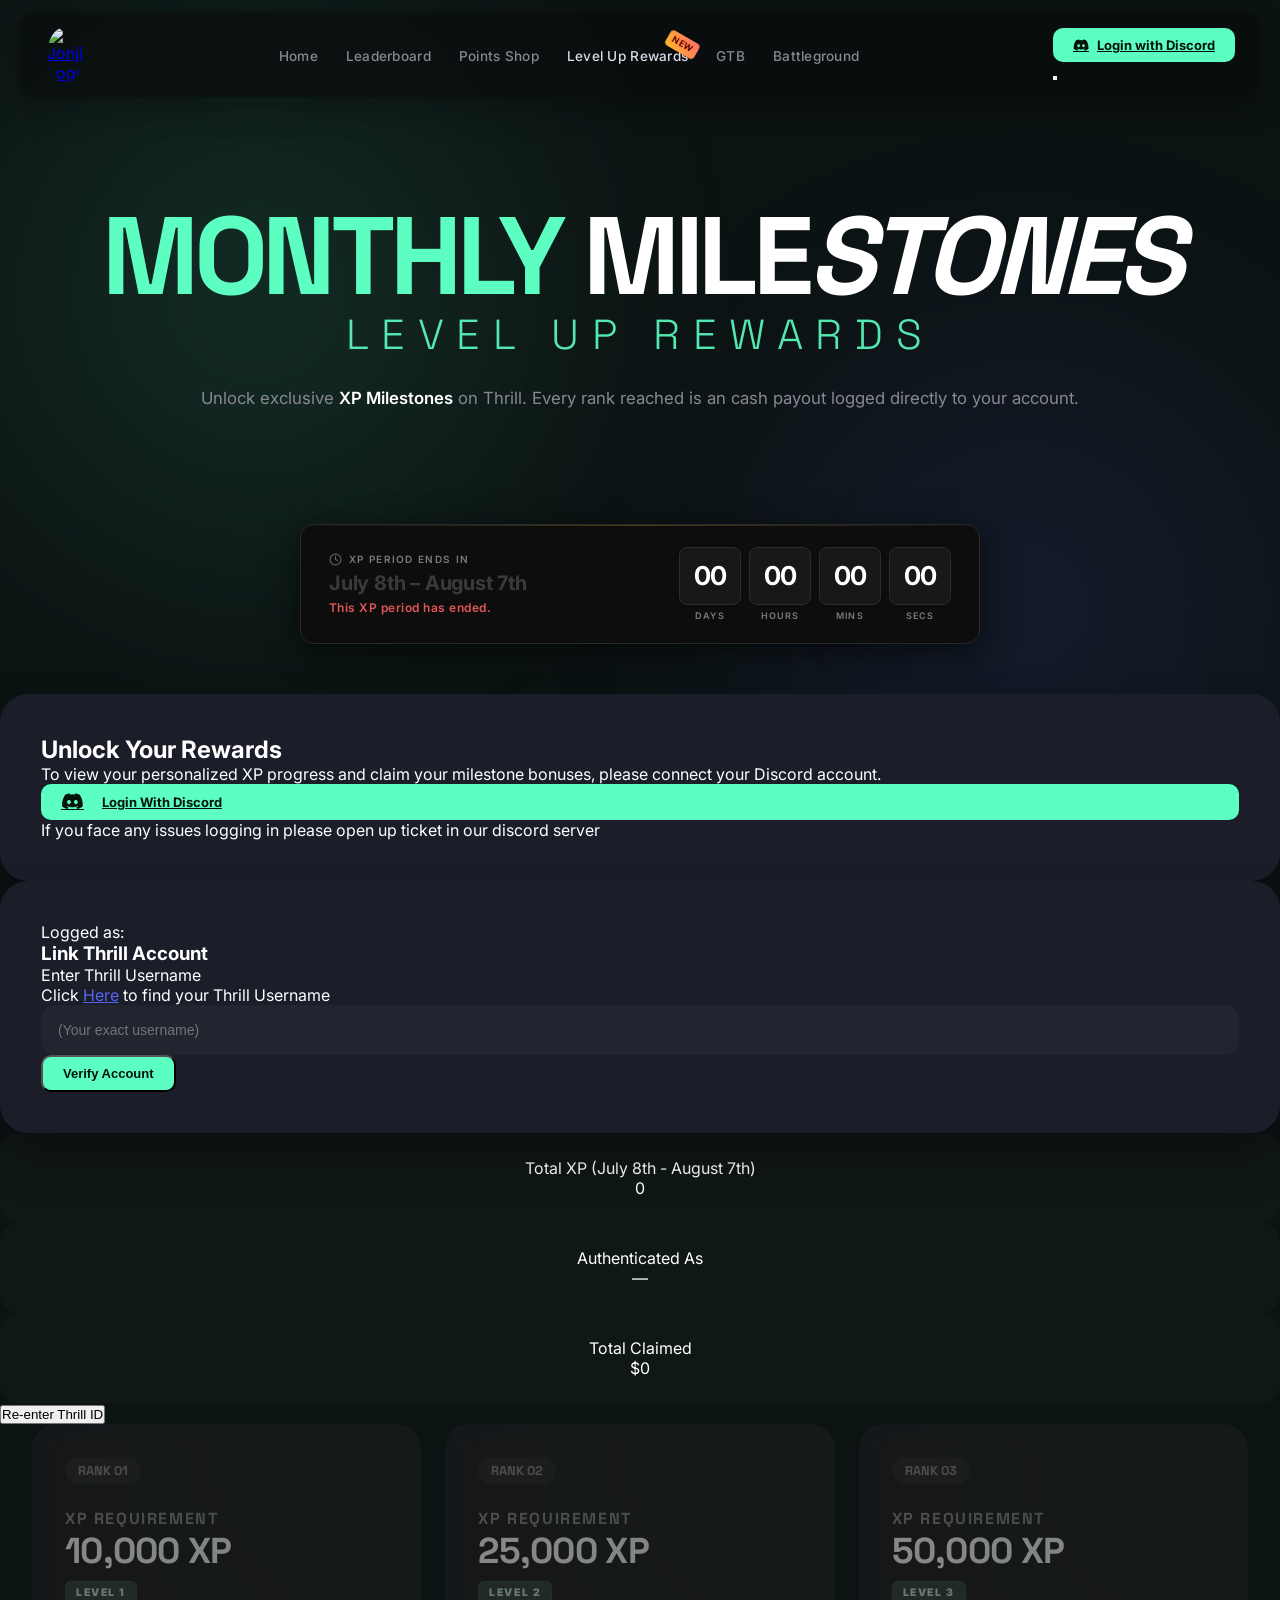
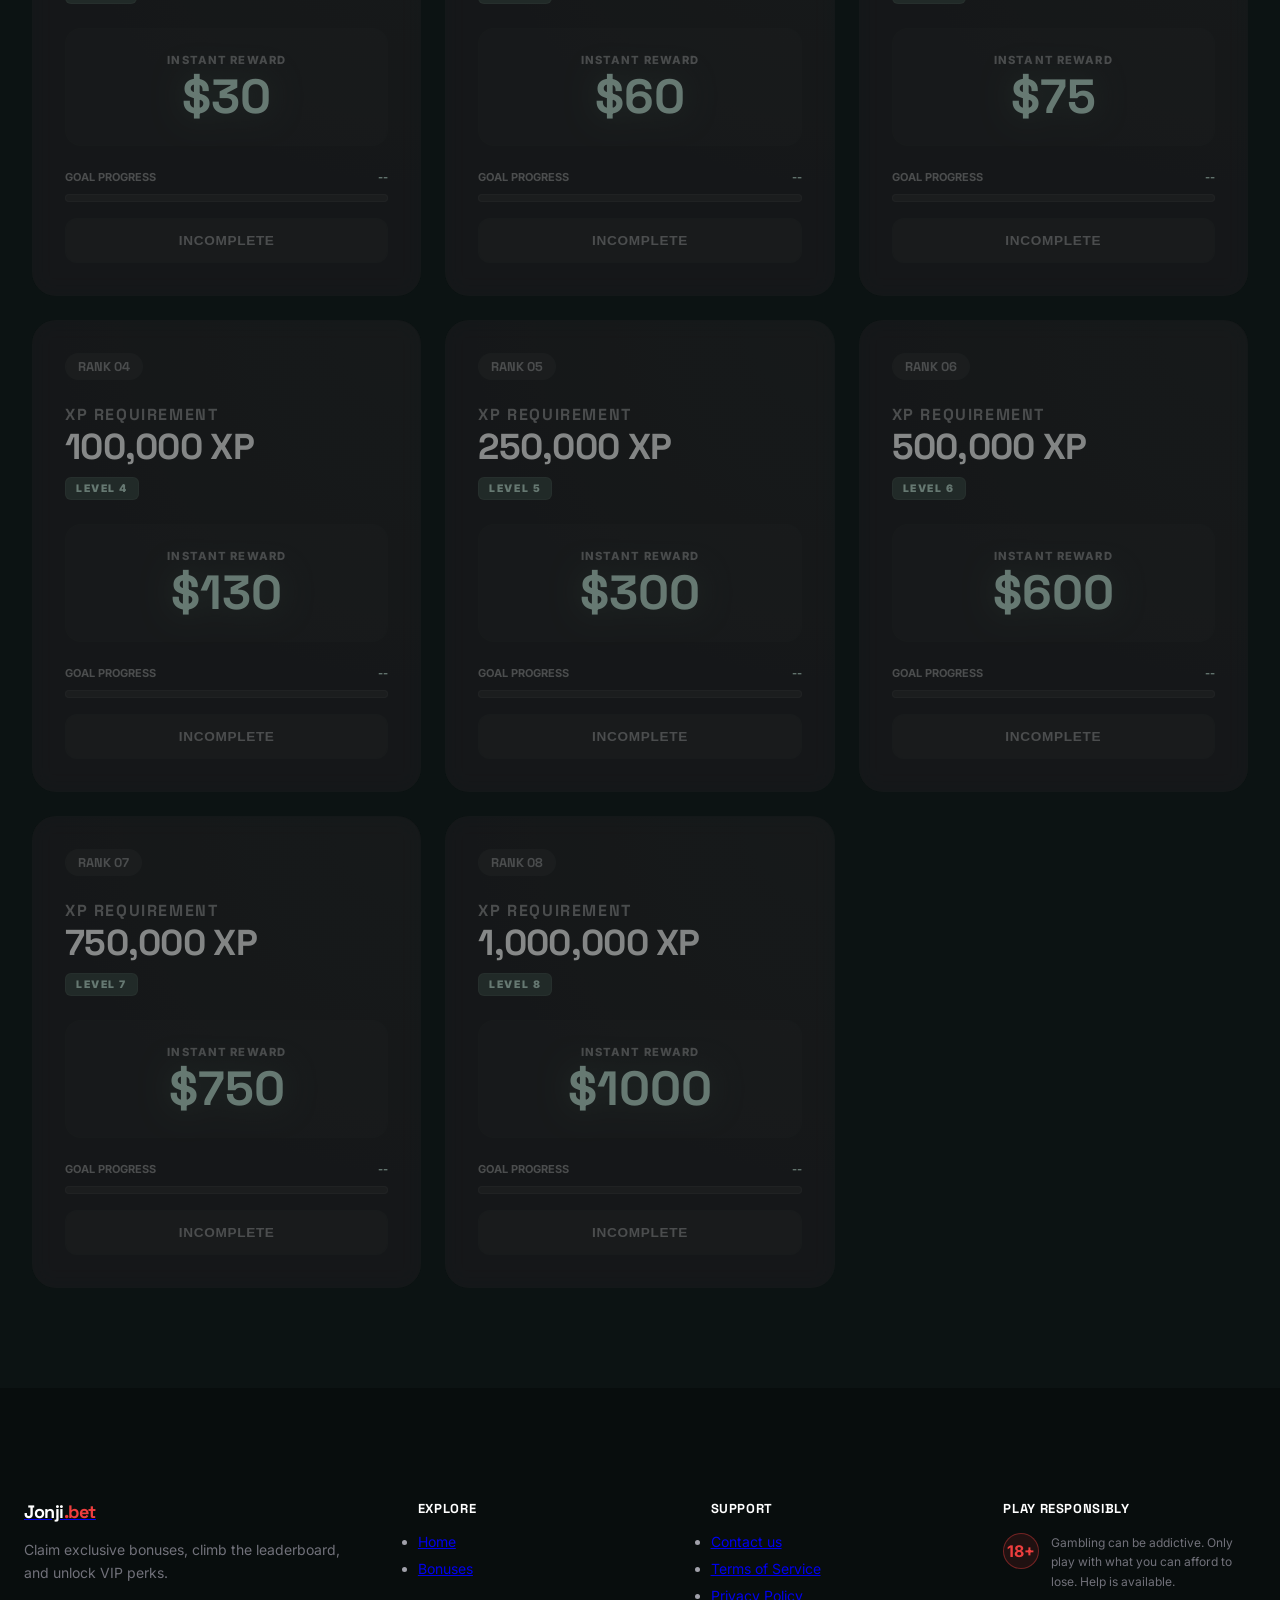
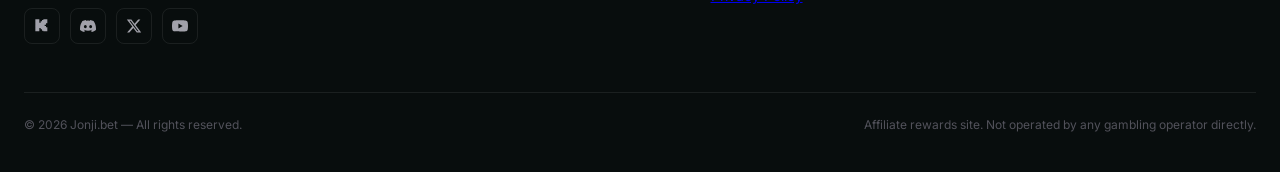
==== public/level-up-rewards.html @ 37bd98f2 "d" ====
<!DOCTYPE html>
<html lang="en">
<head>
    <meta charset="UTF-8">
    <meta name="viewport" content="width=device-width, initial-scale=1.0">

    <!-- =======================
         PAGE TITLE + FAVICON
    ======================== -->
    <title>Level Up Rewards – Claim Cash Milestones | Jonji.bet</title>
    <link rel="icon" href="favicon-32x32.png" type="image/png">

    <!-- =======================
         SEO META TAGS
    ======================== -->
    <meta name="description" 
          content="Hit wager milestones on Rainbet and claim instant cash rewards. Track your progress through elite ranks and unlock exclusive level-up bonuses with Jonji.bet.">

    <meta name="keywords" 
          content="rainbet, Jonji, JonjiBet, rewards, milestones, casino bonuses, wager milestones, crypto casino, rakeback, level up rewards">

    <meta name="author" content="Jonji.bet">

    <!-- Prevent duplicate-content SEO issues -->
    <link rel="canonical" href="https://jonji.bet/milestones">

    <!-- =======================
         OPEN GRAPH (FACEBOOK & DISCORD)
    ======================== -->
    <meta property="og:title" content="Level Up Rewards – Jonji.bet">
    <meta property="og:description" content="Wager on Rainbet and unlock instant cash prizes. View your milestone progress and claim your rewards.">
    <meta property="og:image" content="https://jonji.bet/images/og-rewards.jpg">
    <meta property="og:url" content="https://jonji.bet/milestones">
    <meta property="og:site_name" content="Jonji.bet">
    <meta property="og:type" content="website">

    <!-- =======================
         TWITTER CARD
    ======================== -->
    <meta name="twitter:card" content="summary_large_image">
    <meta name="twitter:title" content="Level Up Rewards – Jonji.bet">
    <meta name="twitter:description" content="Hit wagering goals on Rainbet and unlock cash bonuses. Track your milestones live.">
    <meta name="twitter:image" content="https://jonji.bet/images/og-rewards.jpg">

    <!-- =======================
         FONTS / ICONS / SCRIPTS
    ======================== -->
    <!-- Preconnect -->
    <link rel="preconnect" href="https://fonts.googleapis.com">
    <link rel="preconnect" href="https://fonts.gstatic.com" crossorigin>

    <!-- Google Fonts -->
    <link href="https://fonts.googleapis.com/css2?family=Inter:wght@400;500;600;700;800;900&family=Space+Grotesk:wght@300;400;500;600;700&display=swap" rel="stylesheet">
    
    <!-- FontAwesome -->
    <link rel="stylesheet" href="https://cdnjs.cloudflare.com/ajax/libs/font-awesome/6.5.1/css/all.min.css">
    
    <!-- Tailwind + Lucide -->
    <script src="https://cdn.tailwindcss.com"></script>
    <script src="https://unpkg.com/lucide@latest"></script>

    <!-- =======================
         INTERNAL STYLES
    ======================== -->
  <style>
    :root {
      --bg: #0c1313;
      --card-bg: #1B1D29;
      --card-border: rgba(4, 57, 45, 0.08);
      --accent: #5CFFC1;
      --accent-glow: #0a5136;
      --discord-blue: #5865F2;
      --text-main: #ffffff;
      --text-muted: #888891;
    }

    * { margin: 0; padding: 0; box-sizing: border-box; }
    html { scroll-behavior: smooth; }
    
    body {
      background-color: var(--bg);
      color: var(--text-main);
      font-family: 'Inter', sans-serif;
      min-height: 100vh;
      overflow-x: hidden;
      padding-top: 92px;
    }

    /* --- AMBIENT LIGHTING / LIGHTNING --- */
    .ambient-glow {
      position: fixed;
      top: 0;
      left: 0;
      width: 100%;
      height: 100%;
      pointer-events: none;
      z-index: -1;
      overflow: hidden;
    }

    .glow-ball {
      position: absolute;
      width: 60vw;
      height: 60vw;
      border-radius: 50%;
      filter: blur(120px);
      opacity: 0.15;
      animation: drift 20s infinite alternate ease-in-out;
    }

    @keyframes drift {
      0% { transform: translate(-10%, -10%) scale(1); }
      100% { transform: translate(20%, 10%) scale(1.2); }
    }
    /* Perfect Confetti Animation */
@keyframes fall {
  0% { transform: translateY(-20px) rotate(0deg); opacity: 1; }
  100% { transform: translateY(100vh) rotate(720deg); opacity: 0; }
}

.confetti-piece {
  position: absolute;
  top: -20px;
  animation: fall 3s linear forwards;
}

/* Force Reset for Modal Buttons */
.modal-btn-reset {
  padding: 0 !important;
  margin: 0 !important;
  display: flex !important;
  align-items: center !important;
  justify-content: center !important;
  position: relative !important;
}

    .glow-1 { background: radial-gradient(circle, var(--accent), transparent 70%); top: -10%; left: -10%; animation-duration: 25s; }
    .glow-2 { background: radial-gradient(circle, var(--discord-blue), transparent 70%); bottom: -10%; right: -10%; animation-duration: 30s; }

    /* --- NAVBAR (glass pill, juice.html style) --- */
    .navbar {
      position: fixed;
      top: 0;
      left: 0;
      width: 100%;
      z-index: 1000;
      padding: 12px 20px 0;
    }
    .nav-container {
      display: flex;
      align-items: center;
      justify-content: space-between;
      max-width: 1280px;
      margin: 0 auto;
      padding: 12px 24px;
      border-radius: 16px;
      border: 1px solid var(--card-border);
      background: rgba(10, 10, 12, 0.6);
      backdrop-filter: blur(24px);
      -webkit-backdrop-filter: blur(24px);
      box-shadow: 0 10px 30px rgba(0,0,0,0.25);
    }
    .logo { display: flex; align-items: center; }
    .logo img { max-width: 40px; border-radius: 50%; border: 2px solid var(--card-border); transition: transform 0.3s; }
    .logo:hover img { transform: rotate(5deg) scale(1.05); }

    .nav-links { display: flex; list-style: none; gap: 28px; }
    @media (max-width: 1024px) {
      .nav-links {
        position: fixed; top: 82px; left: 20px; right: 20px; width: auto;
        flex-direction: column; background: rgba(10,10,12,0.95);
        padding: 24px; border: 1px solid var(--card-border); border-radius: 16px;
        transform: translateY(-10px); transition: all 0.3s ease;
        pointer-events: none; opacity: 0; z-index: 999;
        box-shadow: 0 25px 50px rgba(0,0,0,0.5);
      }
      .nav-links.show { transform: translateY(0); opacity: 1; pointer-events: auto; }
    }
    .nav-links a { color: var(--text-muted); text-decoration: none; font-weight: 500; font-size: 0.85rem; transition: color 0.2s; letter-spacing: 0.02em; }
    .nav-links a:hover { color: var(--accent); }

    .nav-btn { 
      background: var(--accent); 
      color: #04140d; 
      font-weight: 700; 
      padding: 9px 20px; 
      border-radius: 10px; 
      transition: all 0.3s; 
      font-size: 13px; 
      display: flex;
      align-items: center;
      gap: 8px;
    }
    .nav-btn:hover { filter: brightness(1.08); transform: translateY(-1px); box-shadow: 0 8px 20px var(--accent-glow); }

    .user-menu { position: relative; display: none; align-items: center; }
    .user-menu-trigger { 
      display: flex; align-items: center; gap: 10px; 
      background: rgba(255,255,255,0.04); 
      border: 1px solid var(--card-border); 
      border-radius: 10px; 
      padding: 6px 14px; 
      cursor: pointer;
      transition: background 0.3s;
    }
    .user-menu-trigger:hover { background: rgba(255,255,255,0.08); }
    .nav-avatar-img { height: 26px; width: 26px; border-radius: 50%; }
    .user-dropdown { 
      display: none; position: absolute; right: 0; top: calc(100% + 10px); 
      background: #0d0d12; border: 1px solid var(--card-border); 
      border-radius: 12px; padding: 6px; min-width: 160px; 
      box-shadow: 0 10px 25px rgba(0,0,0,0.5); 
    }
    .user-dropdown.open { display: block; animation: slideDown 0.2s ease-out; }
    @keyframes slideDown { from { opacity: 0; transform: translateY(-10px); } to { opacity: 1; transform: translateY(0); } }
    .dropdown-item { 
      display: flex; align-items: center; gap: 10px; 
      padding: 10px 14px; border-radius: 8px; 
      font-size: 13px; color: var(--text-main); 
      text-decoration: none; transition: background 0.2s; 
    }
    .dropdown-item:hover { background: rgba(255,255,255,0.06); }
    .dropdown-item.danger { color: #ff4d4d; }

    /* --- HERO --- */
/* --- HERO ENHANCEMENTS --- */
.hero { 
  text-align: center; 
  padding: 120px 24px 80px; 
  position: relative; 
}

.hero-title { 
  font-family: 'Space Grotesk', sans-serif; 
  font-size: clamp(50px, 10vw, 110px); 
  font-weight: 900; 
  text-transform: uppercase; 
  line-height: 0.8; 
  letter-spacing: -0.05em; 
  color: #fff; 
  margin-bottom: 8px;
}

.hero-secondary {
  font-family: 'Space Grotesk', sans-serif;
  font-size: clamp(20px, 4vw, 42px);
  font-weight: 300;
  text-transform: uppercase;
  letter-spacing: 0.3em;
  color: var(--accent);
  margin-bottom: 24px;
  opacity: 0.9;
}

.hero-description {
  font-size: 1.05rem;
  color: var(--text-muted);
  line-height: 1.6;
  margin-bottom: 32px;
}

.hero-description strong {
  color: #fff;
  font-weight: 600;
}

.hero-code-wrap {
  position: relative;
  display: inline-block;
  padding: 20px 40px;
  background: radial-gradient(circle at center, rgba(245, 180, 0, 0.05) 0%, transparent 70%);
}

/* Animation for the badge */
@keyframes fade-in {
  from { opacity: 0; transform: translateY(10px); }
  to { opacity: 1; transform: translateY(0); }
}
.animate-fade-in {
  animation: fade-in 1s ease-out forwards;
}

    /* --- TIER CARDS REDESIGN --- */
    .tier-grid { 
      display: grid; 
      grid-template-columns: repeat(auto-fit, minmax(300px, 1fr)); 
      gap: 24px; 
      max-width: 1400px; 
      margin: 0 auto; 
      padding: 0 32px 100px; 
    }

    .tier-card {
      position: relative;
      background: var(--card-bg);
      backdrop-filter: blur(10px);
      border: 1px solid var(--card-border);
      border-radius: 24px;
      padding: 32px;
      display: flex;
      flex-direction: column;
      gap: 24px;
      transition: all 0.4s cubic-bezier(0.4, 0, 0.2, 1);
      overflow: hidden;
    }

    .tier-card::before {
      content: '';
      position: absolute;
      top: 0; left: 0; width: 100%; height: 100%;
      background: radial-gradient(circle at top right, var(--tier-glow), transparent 60%);
      opacity: 0.1;
      pointer-events: none;
    }

    .tier-card:hover {
      transform: translateY(-8px);
      border-color: var(--tier-color);
      box-shadow: 0 20px 40px rgba(0,0,0,0.4), 0 0 20px var(--tier-glow);
    }

    .tier-card.locked { opacity: 0.5; filter: grayscale(0.8); }
    .tier-card.locked:hover { filter: grayscale(0.4); opacity: 0.8; }

    .tier-badge {
      display: flex;
      align-items: center;
      justify-content: space-between;
    }
    .tier-number {
      font-family: 'Space Grotesk', sans-serif;
      font-size: 0.8rem;
      font-weight: 700;
      color: var(--text-muted);
      background: rgba(255,255,255,0.05);
      padding: 4px 12px;
      border-radius: 20px;
      border: 1px solid var(--card-border);
    }
    .status-icon {
      color: var(--tier-color);
      filter: drop-shadow(0 0 8px var(--tier-color));
    }

    .tier-info h3 {
      font-family: 'Space Grotesk', sans-serif;
      font-size: 1rem;
      font-weight: 700;
      color: var(--text-muted);
      text-transform: uppercase;
      letter-spacing: 0.1em;
      margin-bottom: 4px;
    }
    .wager-target {
      font-family: 'Space Grotesk', sans-serif;
      font-size: 2.25rem;
      font-weight: 800;
      color: #fff;
      line-height: 1;
      letter-spacing: -0.02em;
    }
    .tier-label-tag {
      display: inline-block;
      font-size: 0.65rem;
      font-weight: 900;
      text-transform: uppercase;
      letter-spacing: 0.15em;
      padding: 4px 10px;
      border-radius: 6px;
      background: var(--tier-glow);
      color: var(--tier-color);
      margin-top: 12px;
      border: 1px solid rgba(255,255,255,0.05);
    }

    .reward-box {
      background: rgba(255,255,255,0.02);
      border: 1px solid var(--card-border);
      border-radius: 16px;
      padding: 24px;
      text-align: center;
      position: relative;
      display: flex;
      flex-direction: column;
      align-items: center;
      justify-content: center;
    }
    .reward-label {
      font-size: 0.7rem;
      font-weight: 800;
      text-transform: uppercase;
      letter-spacing: 0.1em;
      color: var(--text-muted);
      margin-bottom: 6px;
    }
    .reward-value {
      font-family: 'Space Grotesk', sans-serif;
      font-size: 3rem;
      font-weight: 700;
      color: var(--tier-color);
      line-height: 1;
      filter: drop-shadow(0 0 15px var(--tier-glow));
    }

    .progress-section { margin-top: auto; }
    .progress-header {
      display: flex;
      justify-content: space-between;
      align-items: center;
      margin-bottom: 10px;
      font-size: 11px;
      font-weight: 700;
      text-transform: uppercase;
      color: var(--text-muted);
    }
    .progress-track {
      height: 8px;
      background: rgba(255,255,255,0.05);
      border-radius: 4px;
      overflow: hidden;
      border: 1px solid rgba(255,255,255,0.05);
    }
    .progress-bar {
      height: 100%;
      background: var(--tier-color);
      box-shadow: 0 0 15px var(--tier-color);
      transition: width 1s cubic-bezier(0.4, 0, 0.2, 1);
    }

    .claim-btn {
      width: 100%;
      margin-top: 16px;
      padding: 14px;
      border-radius: 12px;
      font-weight: 800;
      font-size: 0.85rem;
      text-transform: uppercase;
      letter-spacing: 0.05em;
      transition: all 0.3s;
      border: 1px solid var(--card-border);
      background: rgba(255,255,255,0.03);
      color: var(--text-muted);
      cursor: not-allowed;
    }
    .claim-btn.ready {
      background: var(--tier-color);
      color: #000;
      border: none;
      box-shadow: 0 8px 20px var(--tier-glow);
      cursor: pointer;
    }
    .claim-btn.ready:hover {
      transform: translateY(-2px);
      box-shadow: 0 12px 25px var(--tier-glow);
    }
    .claim-btn.claimed {
      background: rgba(74, 222, 128, 0.1);
      color: #4ade80;
      border: 1px solid rgba(74, 222, 128, 0.2);
      cursor: default;
    }

    /* --- AUTH & DASHBOARD --- */
    .glass-card {
      background: var(--card-bg);
      backdrop-filter: blur(16px);
      border: 1px solid var(--card-border);
      border-radius: 28px;
      padding: 40px;
      box-shadow: 0 25px 50px -12px rgba(0, 0, 0, 0.5);
    }
    .field-input {
      width: 100%;
      background: rgba(255,255,255,0.03);
      border: 1px solid var(--card-border);
      border-radius: 14px;
      padding: 16px;
      color: #fff;
      font-size: 14px;
      outline: none;
      transition: border-color 0.3s, background 0.3s;
    }
    .field-input:focus { border-color: var(--accent); background: rgba(255,255,255,0.06); }

    .stat-card {
      background: rgba(255,255,255,0.02);
      border: 1px solid var(--card-border);
      border-radius: 20px;
      padding: 24px;
      text-align: center;
      transition: transform 0.3s;
    }
    .stat-card:hover { transform: translateY(-4px); }

    /* --- MODAL --- */
    .modal-bg {
      display: none;
      position: fixed;
      inset: 0;
      z-index: 3000;
      background: rgba(0,0,0,0.85);
      backdrop-filter: blur(8px);
      align-items: center;
      justify-content: center;
      padding: 20px;
    }
    .modal-bg.on { display: flex; animation: fadeIn 0.3s ease; }
    @keyframes fadeIn { from { opacity: 0; } to { opacity: 1; } }

    .modal-box {
      background: #0d0d12;
      border: 1px solid var(--card-border);
      border-radius: 32px;
      padding: 48px;
      text-align: center;
      max-width: 440px;
      width: 100%;
      position: relative;
    }

    .confetti-container { position: fixed; inset: 0; pointer-events: none; z-index: 3001; }
    .confetti-piece { position: absolute; width: 8px; height: 8px; border-radius: 2px; }

    @media (max-width: 640px) {
      .nav-container { padding: 12px 20px; }
      .hero h1 { font-size: 70px; }
      .tier-grid { padding: 0 20px 80px; }
    }

    


/* =============================================================
   FOOTER
   ============================================================= */
/* =============================================================
   FOOTER
   ============================================================= */
.site-footer { padding: 4rem 0 2.5rem; position: relative; background-color: #080d0d; }
.footer-cta { display: flex; flex-direction: column; gap: 1.5rem; border-radius: 1rem; border: 1px solid rgba(255,255,255,0.08); background: rgba(255,255,255,0.02); padding: 1.5rem; }
@media (min-width: 768px) { .footer-cta { flex-direction: row; align-items: center; justify-content: space-between; padding: 1.5rem 2rem; } }
.footer-cta__title { font-family: 'Space Grotesk', system-ui, sans-serif; font-size: 1.125rem; font-weight: 700; color: #ffffff; }
.footer-cta__desc { margin-top: 0.25rem; font-size: 0.875rem; color: #71717a; }
.footer-cta__actions { display: flex; align-items: center; gap: 0.75rem; }
.footer-cta__copy svg { width: 0.875rem; height: 0.875rem; }
.code-tag { font-family: 'Space Grotesk', system-ui, sans-serif; letter-spacing: 0.18em; border: 1px dashed rgba(239,62,62,0.55); background: rgba(239,62,62,0.08); border-radius: 8px; padding: 0.375rem 0.75rem; font-size: 0.8125rem; font-weight: 700; color: #ffffff; }
.footer-columns { margin-top: 3rem; display: grid; gap: 2.5rem; }
@media (min-width: 768px) { .footer-columns { grid-template-columns: 1.4fr 1fr 1fr 1fr; } }
.footer-brand__logo { display: flex; align-items: center; gap: 0.5rem; }
.footer-brand__logo-text { font-family: 'Space Grotesk', system-ui, sans-serif; font-size: 1.125rem; font-weight: 700; letter-spacing: -0.025em; color: #ef3e3e; }
.footer-brand__logo-text--white { color: #ffffff; }
.footer-brand__desc { margin-top: 1rem; max-width: 20rem; font-size: 0.875rem; line-height: 1.625; color: #71717a; }
.footer-social { margin-top: 1.5rem; display: flex; align-items: center; gap: 0.625rem; }
.footer-social__link { display: grid; place-items: center; width: 2.25rem; height: 2.25rem; border-radius: 0.5rem; border: 1px solid rgba(255,255,255,0.08); color: #a1a1aa; transition: border-color 0.15s ease, color 0.15s ease, transform 0.15s ease; }
.footer-social__link:hover { border-color: #ef3e3e; color: #ffffff; transform: translateY(-2px); }
.footer-social__link svg { width: 1rem; height: 1rem; }
.footer-heading { font-family: 'Space Grotesk', system-ui, sans-serif; font-size: 13px; font-weight: 700; text-transform: uppercase; letter-spacing: 0.05em; color: #ffffff; }
.footer-list { margin-top: 1rem; font-size: 0.875rem; color: #a1a1aa; }
.footer-list li + li { margin-top: 0.625rem; }
.footer-list a { transition: color 0.15s ease; }
.footer-list a:hover { color: #ef3e3e; }
.footer-responsible { margin-top: 1rem; display: flex; align-items: flex-start; gap: 0.75rem; }
.footer-responsible__badge { display: grid; place-items: center; width: 2.25rem; height: 2.25rem; flex-shrink: 0; border-radius: 9999px; border: 1px solid rgba(239,62,62,0.4); background: rgba(239,62,62,0.1); font-weight: 700; color: #ef3e3e; }
.footer-responsible__text { font-size: 12px; line-height: 1.625; color: #71717a; }
.footer-bottom { margin-top: 3rem; display: flex; flex-direction: column; align-items: center; justify-content: space-between; gap: 1rem; border-top: 1px solid rgba(255,255,255,0.08); padding-top: 1.5rem; font-size: 12px; color: #52525b; }
@media (min-width: 640px) { .footer-bottom { flex-direction: row; } }


.site-footer .container {
  max-width: 1280px;
  margin: 0 auto;
  padding: 0 24px;
}







    .nav-links a.active {
      filter: brightness(1.6);
    }

    .nav-links li a.new-feature {
      position: relative;
    }

    .wager-timer-card {
      background: #0d0d0d;
      border: 1px solid #2a2a2a;
      border-radius: 14px;
      padding: 22px 28px;
      display: flex;
      align-items: center;
      justify-content: space-between;
      gap: 32px;
      max-width: 680px;
      width: 100%;
      font-family: 'Inter', sans-serif;
      position: relative;
      overflow: hidden;
      box-shadow: 0 8px 32px rgba(0, 0, 0, 0.6);
      margin: 0 auto;
      margin-bottom: 50px;
    }
 
    .wager-timer-card::before {
      content: '';
      position: absolute;
      top: 0; left: 0; right: 0;
      height: 1px;
      background: linear-gradient(90deg, transparent, rgba(212, 170, 50, 0.3), transparent);
      pointer-events: none;
    }
 
    .wager-timer-info {
      display: flex;
      flex-direction: column;
      gap: 5px;
      min-width: 0;
    }
 
    .wager-timer-header {
      display: flex;
      align-items: center;
      gap: 7px;
      color: #7b7b7c;
      font-size: 10px;
      font-weight: 600;
      letter-spacing: 0.13em;
      text-transform: uppercase;
    }
 
    .wager-timer-header svg {
      flex-shrink: 0;
      color: #5a5f68;
    }
 
    .wager-timer-dates {
      font-size: 20px;
      font-weight: 700;
      color: #f0f0f0;
      letter-spacing: -0.01em;
    }
 
    .wager-timer-note {
      font-size: 12px;
      font-weight: 400;
      color: #7b7b7c;
    }
 
    .wager-timer-expired-msg {
      display: none;
      font-size: 12px;
      font-weight: 600;
      color: #e05555;
      letter-spacing: 0.04em;
    }
 
    .wager-timer-card.wager-timer-is-expired .wager-timer-expired-msg { display: block; }
    .wager-timer-card.wager-timer-is-expired .wager-timer-note { display: none; }
    .wager-timer-card.wager-timer-is-expired .wager-timer-dates { color: #3a3a3a; }
 
    .wager-timer-digits {
      display: flex;
      gap: 8px;
      flex-shrink: 0;
    }
 
    .wager-timer-digit-block {
      display: flex;
      flex-direction: column;
      align-items: center;
      gap: 5px;
    }
 
    .wager-timer-digit-box {
      background: #181818;
      border: 1px solid #2c2c2c;
      border-radius: 8px;
      width: 62px;
      height: 58px;
      display: flex;
      align-items: center;
      justify-content: center;
      font-family: 'Inter', sans-serif;
      font-size: 26px;
      font-weight: 700;
      color: #ffffff;
      letter-spacing: -0.02em;
      position: relative;
      overflow: hidden;
      transition: box-shadow 0.25s ease, border-color 0.25s ease;
    }
 


    .wager-timer-digit-label {
      font-family: 'Inter', sans-serif;
      font-size: 9px;
      font-weight: 600;
      letter-spacing: 0.13em;
      text-transform: uppercase;
      color: #7b7b7c;
    }
 
    @media (max-width: 560px) {
      .wager-timer-card {
        flex-direction: column;
        align-items: flex-start;
        gap: 20px;
      }
      .wager-timer-digit-box {
        width: 52px;
        height: 50px;
        font-size: 22px;
      }
    }

    .nav-links li a.new-feature::after {
      content: 'NEW';
      position: absolute;
      top: -12px;
      right: -10px;
      background: linear-gradient(35deg, #f97316, #ef4444);
      color: #000000;
      font-size: 9px;
      font-weight: 700;
      letter-spacing: 0.5px;
      padding: 2px 5px;
      border-radius: 4px;
      line-height: 1.4;
      transform: rotate(30deg);
      animation: pulse-badge 2s ease-in-out infinite;
    }



  </style>
</head>
<body>

<div class="ambient-glow">
  <div class="glow-ball glow-1"></div>
  <div class="glow-ball glow-2"></div>
</div>

<nav class="navbar">
  <div class="nav-container">
    <div class="logo">
      <a href="/"><img src="https://jonji.bet/images/logo.jpg" alt="Jonji Logo"></a>
    </div>
    
    <ul class="nav-links" id="nav-links">
      <li><a href="index.html" >Home</a></li>
      <li><a href="thrill.html">Leaderboard</a></li>
      <li><a href="#">Points Shop</a></li>
      <li><a href="#" class="active new-feature">Level Up Rewards</a></li>
      <li><a href="#">GTB</a></li>
      <li><a href="#">Battleground</a></li>
    </ul>

    <div class="flex items-center gap-4">
     <a href="/.netlify/functions/discord-login" class="nav-btn" id="login-nav-btn">
  <i class="fa-brands fa-discord"></i>
  <span>Login with Discord</span>
</a>
      
      <div class="user-menu" id="user-menu">
        <button class="user-menu-trigger" onclick="toggleDropdown(event)">
          <img id="nav-avatar" src="" alt="avatar" class="nav-avatar-img"/>
          <span id="nav-username" class="font-bold text-sm hidden sm:inline"></span>
          <i data-lucide="chevron-down" style="width:14px;height:14px"></i>
        </button>
        <div class="user-dropdown" id="user-dropdown">
          <a href="/.netlify/functions/logout" class="dropdown-item danger">
            <i data-lucide="log-out" style="width:16px;height:16px"></i> Sign out
          </a>
        </div>
      </div>

      <button class="lg:hidden text-white ml-2" onclick="toggleNav()">
        <i data-lucide="menu"></i>
      </button>
    </div>
  </div>
</nav>

<section class="hero">
  <div class="max-w-4xl mx-auto px-6">
    <!-- Main Titles -->
    <h1 class="hero-title" style="color: var(--accent);">MONTHLY <span style="color: var(--text-main);">MILE<em style>STONES</span></em></h1>
    <h2 class="hero-secondary">Level Up Rewards</h2>
    
    <!-- Description -->
    <p class="hero-description max-w-2xl mx-auto">
      Unlock exclusive <strong>XP Milestones</strong> on Thrill. Every rank reached is an cash payout logged directly to your account.
    </p>
  </div>
</section>

<div class="wager-timer-card">
  <div class="wager-timer-info">
    <div class="wager-timer-header">
      <svg width="13" height="13" viewBox="0 0 24 24" fill="none" stroke="currentColor" stroke-width="2.2" stroke-linecap="round" stroke-linejoin="round">
        <circle cx="12" cy="12" r="10"/><polyline points="12 6 12 12 16 14"/>
      </svg>
      XP PERIOD ENDS IN
    </div>
    <div class="wager-timer-dates">July 8th – August 7th</div>
    <div class="wager-timer-note">Monthly XP totals reset after this period.</div>
    <div class="wager-timer-expired-msg">This XP period has ended.</div>
  </div>
 
  <div class="wager-timer-digits">
    <div class="wager-timer-digit-block">
      <div class="wager-timer-digit-box" id="wager-dd">00</div>
      <div class="wager-timer-digit-label">DAYS</div>
    </div>
    <div class="wager-timer-digit-block">
      <div class="wager-timer-digit-box" id="wager-hh">00</div>
      <div class="wager-timer-digit-label">HOURS</div>
    </div>
    <div class="wager-timer-digit-block">
      <div class="wager-timer-digit-box" id="wager-mm">00</div>
      <div class="wager-timer-digit-label">MINS</div>
    </div>
    <div class="wager-timer-digit-block">
      <div class="wager-timer-digit-box" id="wager-ss">00</div>
      <div class="wager-timer-digit-label">SECS</div>
    </div>
  </div>
</div>

<!-- GATE: DISCORD LOGIN -->
<div class="max-w-lg mx-auto px-6 mb-16 hidden" id="discord-gate">
  <div class="glass-card text-center border-white/5">
    <div class="w-16 h-16 bg-green-500/10 rounded-2xl flex items-center justify-center mx-auto mb-6">
      <i data-lucide="sparkles" class="text-green-500" style="width:32px;height:32px"></i>
    </div>
    
    <h2 class="text-2xl font-bold mb-3 uppercase tracking-tight text-white">Unlock Your Rewards</h2>
    
    <p class="text-gray-400 text-sm mb-8 leading-relaxed px-4">
      To view your personalized XP progress and claim your milestone bonuses, please connect your Discord account.
    </p>

    <div class="space-y-4">
     <a href="/.netlify/functions/discord-login" class="nav-btn justify-center py-4 text-base w-full bg-[#5865F2] hover:bg-[#4752C4] border-none shadow-lg shadow-indigo-500/20">
      <i class="fa-brands fa-discord" style="margin-right: 10px; font-size: 18px;"></i>
      <span>Login With Discord</span>
     </a>
      <p class="text-[10px] text-gray-600 uppercase tracking-widest font-bold">
        If you face any issues logging in please open up ticket in our discord server
      </p>
    </div>
  </div>
</div>

<!-- VERIFY: LINK THRILL -->
<div class="max-w-lg mx-auto px-6 mb-16 hidden" id="verify-wrap">
  <div class="glass-card">
    <div class="flex items-center gap-3 bg-white/5 border border-white/10 rounded-xl p-3 mb-8">
      <div class="w-2 h-2 bg-green-500 rounded-full animate-pulse"></div>
      <span class="text-xs font-bold text-gray-300 uppercase tracking-widest">Logged as: <span id="session-discord-name" class="text-[#5865F2]"></span></span>
    </div>
    <h3 class="text-xl font-bold mb-5 uppercase tracking-tight">Link Thrill Account</h3>
    <p class="text-xs text-gray-500 mb-4 uppercase font-bold tracking-widest">Enter Thrill Username</p>
     <p class="text-xs text-gray-500 mb-4 font-bold tracking-widest">Click <a style="color: rgb(88 101 242 / var(--tw-text-opacity, 1));" href="https://thrill.com/?modal=profile&tab=overview" target="_blank">Here</a> to find your Thrill Username</p>
    <input class="field-input mb-6" type="text" id="input-userid" placeholder="(Your exact username)"/>
    <button class="nav-btn w-full justify-center py-4 bg-yellow-500 text-black hover:bg-yellow-400" onclick="verifyUser()" id="verify-btn">
      Verify Account
    </button>
  </div>
</div>

<!-- DASHBOARD -->
<div class="max-w-5xl mx-auto px-6 mb-16 hidden" id="user-dashboard">
  <div class="grid grid-cols-1 md:grid-cols-3 gap-6">
    <div class="stat-card">
      <div class="text-[10px] text-gray-500 uppercase tracking-widest font-black mb-2">Total XP (July 8th - August 7th)</div>
      <div class="text-4xl font-extrabold text-yellow-500" id="db-wagered">0</div>
    </div>
    <div class="stat-card border-yellow-500/10">
      <div class="text-[10px] text-gray-500 uppercase tracking-widest font-black mb-2">Authenticated As</div>
      <div class="text-3xl font-extrabold text-white uppercase truncate" id="db-rainbet-name">—</div>
    </div>
    <div class="stat-card">
      <div class="text-[10px] text-gray-500 uppercase tracking-widest font-black mb-2">Total Claimed</div>
      <div class="text-4xl font-extrabold text-green-400" id="db-claimed">$0</div>
    </div>
  </div>

<div class="flex justify-end mt-4">
  <button onclick="reEnterRainbetId()" class="flex items-center gap-2 px-4 py-2 rounded-xl text-xs font-bold uppercase tracking-wider border border-white/10 bg-white/3 text-gray-400 hover:text-white hover:border-white/20 transition-all duration-200">
    <i data-lucide="pencil" style="width:14px;height:14px"></i>
    <span>Re-enter Thrill ID</span>
  </button>
</div>
</div>

<div class="tier-grid" id="ms-container"></div>

<!-- MODAL -->
<div class="modal-bg" id="modal-bg">
  <div class="modal-box shadow-[0_0_100px_rgba(0,0,0,0.8)]">
    <div class="w-20 h-20 bg-green-500/10 rounded-full flex items-center justify-center mx-auto mb-8">
      <i data-lucide="party-popper" class="text-green-400" style="width:40px;height:40px"></i>
    </div>
    <h3 class="text-white font-black text-3xl uppercase tracking-tighter mb-4">Reward Logged!</h3>
    <p id="modal-msg" class="text-gray-400 text-base leading-relaxed mb-10 text-center"></p>
    
    <div class="grid grid-cols-2 gap-3 mt-6">
      <a href="https://discord.gg/vQtC77g7vr" target="_blank" class="modal-btn-reset h-12 bg-[#5865F2] hover:bg-[#4752C4] text-white rounded-xl no-underline cursor-pointer">
        <i data-lucide="discord" class="absolute left-4 w-5 h-5"></i>
        <span class="text-[12px] font-bold uppercase tracking-wider w-full text-center">Join Discord</span>
      </a>
      <button onclick="document.getElementById('modal-bg').classList.remove('on')" class="modal-btn-reset h-12 bg-white hover:bg-gray-200 text-black rounded-xl cursor-pointer">
        <span class="text-[12px] font-bold uppercase tracking-wider w-full text-center">Close</span>
      </button>
    </div>
  </div>
</div>

<div class="confetti-container" id="confetti"></div>

<script>
const LEVELS = [
  { id:'L1', n:'01', label:'Level 1',    reward:30,   req:10000,   color:'#5CFFC1', glow: '#0a5136' },
  { id:'L2', n:'02', label:'Level 2',    reward:60,   req:25000,   color:'#5CFFC1', glow: '#0a5136' },
  { id:'L3', n:'03', label:'Level 3',    reward:75,   req:50000,   color:'#5CFFC1', glow: '#0a5136' },
  { id:'L4', n:'04', label:'Level 4',    reward:130,  req:100000,  color:'#5CFFC1', glow: '#0a5136' },
  { id:'L5', n:'05', label:'Level 5',    reward:300,  req:250000,  color:'#5CFFC1', glow: '#0a5136' },
  { id:'L6', n:'06', label:'Level 6',    reward:600,  req:500000,  color:'#5CFFC1', glow: '#0a5136' },
  { id:'L7', n:'07', label:'Level 7',    reward:750,  req:750000,  color:'#5CFFC1', glow: '#0a5136' },
  { id:'L8', n:'08', label:'Level 8',    reward:1000, req:1000000, color:'#5CFFC1', glow: '#0a5136' },
];

let discordUser = null, thrillUser = null, verified = false, xp = 0;
let claimed = new Set(JSON.parse(localStorage.getItem('jonji_ms_claimed') || '[]'));

async function checkAuth() {
  try {
    const res = await fetch('/.netlify/functions/get-user');
    if (res.ok) {
      discordUser = await res.json();
      onLoggedIn();
      
      const savedUsername = localStorage.getItem('jonji_thrill_username');
      if (savedUsername) {
        verifyUser(savedUsername); 
      }
    } else {
      document.getElementById('discord-gate').classList.remove('hidden');
    }
  } catch (err) { 
    document.getElementById('discord-gate').classList.remove('hidden'); 
  }
  render();
  lucide.createIcons();
}

function onLoggedIn() {
  document.getElementById('login-nav-btn').style.display = 'none';
  document.getElementById('user-menu').style.display = 'flex';
  document.getElementById('nav-username').textContent = discordUser.username;
  document.getElementById('nav-avatar').src = discordUser.avatar 
    ? `https://cdn.discordapp.com/avatars/${discordUser.id}/${discordUser.avatar}.png`
    : `https://cdn.discordapp.com/embed/avatars/0.png`;
  document.getElementById('session-discord-name').textContent = discordUser.username;
  document.getElementById('verify-wrap').classList.remove('hidden');
}

async function verifyUser(manualUsername = null) {
  const username = manualUsername || document.getElementById('input-userid').value;
  if (!username) return;

  const btn = document.getElementById('verify-btn');
  btn.disabled = true;
  btn.textContent = "SYNCING STATS...";

  try {
    const [xpRes, claimsRes] = await Promise.all([
      fetch(`/.netlify/functions/get-xp?username=${encodeURIComponent(username)}`),
      fetch(`/.netlify/functions/get-claims?thrillId=${encodeURIComponent(username)}`)
    ]);

    const data = await xpRes.json();
    if (!xpRes.ok) throw new Error(data.error);

    const claimsData = await claimsRes.json();

    thrillUser = data;
    xp = data.xp;
    verified = true;

    claimed = new Set(claimsData.claimedIds || []);
    localStorage.setItem('jonji_ms_claimed', JSON.stringify([...claimed]));
    localStorage.setItem('jonji_thrill_username', username);

    fetch('/.netlify/functions/log-thrill-link', {
      method: 'POST',
      body: JSON.stringify({
        discordId: discordUser.id,
        discordUsername: discordUser.username,
        thrillId: username,
        thrillUsername: data.username,
        linkedAt: new Date().toISOString()
      })
    }).catch(() => {});

    document.getElementById('verify-wrap').classList.add('hidden');
    document.getElementById('user-dashboard').classList.remove('hidden');
    updateDashboard();
    render();
  } catch (e) {
    alert(e.message);
    localStorage.removeItem('jonji_thrill_username');
  } finally {
    btn.disabled = false;
    btn.textContent = "VERIFY ACCOUNT";
  }
}

function updateDashboard() {
  document.getElementById('db-rainbet-name').textContent = thrillUser.username;
  document.getElementById('db-wagered').textContent = xp.toLocaleString();
  const total = [...claimed].reduce((acc, cid) => acc + (LEVELS.find(l=>l.id===cid)?.reward || 0), 0);
  document.getElementById('db-claimed').textContent = '$' + total;
}

function render() {
  const container = document.getElementById('ms-container');
  container.innerHTML = '';
  LEVELS.forEach(level => {
    const isClaimed = claimed.has(level.id);
    const isClaimable = verified && xp >= level.req && !isClaimed;
    const isLocked = !verified || (xp < level.req && !isClaimed);
    const pct = verified ? Math.min(100, (xp / level.req) * 100) : 0;

    container.innerHTML += `
      <div class="tier-card ${isLocked ? 'locked' : ''}" style="--tier-color:${level.color}; --tier-glow:${level.glow}">
        <div class="tier-badge">
           <span class="tier-number">RANK ${level.n}</span>
           <div class="status-icon">
              <i data-lucide="${isClaimed ? 'check-circle-2' : isClaimable ? 'unlock' : 'lock'}" style="width:20px; height:20px"></i>
           </div>
        </div>
        
        <div class="tier-info">
           <h3>XP Requirement</h3>
           <div class="wager-target">${level.req.toLocaleString()} XP</div>
           <div class="tier-label-tag">${level.label} </div>
        </div>

        <div class="reward-box">
           <div class="reward-label">Instant Reward</div>
           <div class="reward-value">$${level.reward}</div>
        </div>

        <div class="progress-section">
           <div class="progress-header">
              <span>Goal Progress</span>
              <span style="color:${level.color}">${verified ? Math.round(pct) + '%' : '--'}</span>
           </div>
           <div class="progress-track">
              <div class="progress-bar" style="width:${pct}%"></div>
           </div>
           <button class="claim-btn ${isClaimable ? 'ready' : ''} ${isClaimed ? 'claimed' : ''}" 
              ${!isClaimable ? 'disabled' : ''} 
              onclick="doClaim('${level.id}','${level.label}',${level.reward})">
              ${isClaimed ? 'Reward Claimed' : isClaimable ? 'Claim $'+level.reward : 'Incomplete'}
           </button>
        </div>
      </div>`;
  });
  lucide.createIcons();
}

async function doClaim(id, name, amount) {
  try {
    const response = await fetch('/.netlify/functions/send-claim', {
      method: 'POST',
      body: JSON.stringify({
        discordUser: discordUser.username,
        thrillUser: thrillUser.username,
        thrillId: thrillUser.username,
        rewardId: id,
        rewardName: name,
        amount: amount,
        xp: xp
      })
    });

    const result = await response.json();

    if (!response.ok) {
      alert(result.error || "Claim failed.");
      return;
    }

    claimed.add(id);
    localStorage.setItem('jonji_ms_claimed', JSON.stringify([...claimed]));
    
    document.getElementById('modal-msg').innerHTML = `
      Your <strong>$${amount}</strong> reward for the <strong>${name}</strong> milestone has been successfully logged.<br><br>
      Please open a ticket in our Discord server for your payout status.
    `;
    
    document.getElementById('modal-bg').classList.add('on');
    createConfetti();
    updateDashboard();
    render();
  } catch(e) { 
    alert("An error occurred connecting to the server."); 
  }
}

function reEnterRainbetId() {
  localStorage.removeItem('jonji_thrill_username');
  document.getElementById('user-dashboard').classList.add('hidden');
  document.getElementById('verify-wrap').classList.remove('hidden');
  document.getElementById('input-userid').value = '';
  verified = false;
  xp = 0;
  thrillUser = null;
  render();
}

function createConfetti() {
  const container = document.getElementById('confetti');
  container.innerHTML = '';
  const colors = ['#5CFFC1', '#5865F2', '#4ade80', '#ffffff', '#ff4d4d'];
  
  for (let i = 0; i < 100; i++) {
    const p = document.createElement('div');
    p.className = 'confetti-piece';
    p.style.left = Math.random() * 100 + 'vw';
    p.style.backgroundColor = colors[Math.floor(Math.random() * colors.length)];
    p.style.width = (Math.random() * 8 + 4) + 'px';
    p.style.height = (Math.random() * 8 + 4) + 'px';
    const duration = (Math.random() * 2 + 2) + 's';
    const delay = (Math.random() * 2) + 's';
    p.style.animationDuration = duration;
    p.style.animationDelay = delay;
    container.appendChild(p);
    setTimeout(() => p.remove(), 5000);
  }
}

function toggleNav() {
  document.getElementById('nav-links').classList.toggle('show');
}

function toggleDropdown(e) {
  e.stopPropagation();
  document.getElementById('user-dropdown').classList.toggle('open');
}

document.addEventListener('click', () => {
  document.getElementById('user-dropdown')?.classList.remove('open');
});

checkAuth();
</script>

<script>
(function () {
  var WAGER_END_UTC = Date.UTC(2026, 7, 7, 0, 0, 0);
  var wagerCard = document.querySelector('.wager-timer-card');
  var wagerDd   = document.getElementById('wager-dd');
  var wagerHh   = document.getElementById('wager-hh');
  var wagerMm   = document.getElementById('wager-mm');
  var wagerSs   = document.getElementById('wager-ss');

  function wagerPad(n) { return String(n).padStart(2, '0'); }
  function wagerSet(el, val) { el.textContent = wagerPad(val); }

  function wagerUpdate() {
    var remaining = WAGER_END_UTC - Date.now();
    if (remaining <= 0) {
      wagerSet(wagerDd, 0); wagerSet(wagerHh, 0);
      wagerSet(wagerMm, 0); wagerSet(wagerSs, 0);
      wagerCard.classList.add('wager-timer-is-expired');
      return;
    }
    var totalSecs = Math.floor(remaining / 1000);
    wagerSet(wagerDd, Math.floor(totalSecs / 86400));
    wagerSet(wagerHh, Math.floor((totalSecs % 86400) / 3600));
    wagerSet(wagerMm, Math.floor((totalSecs % 3600) / 60));
    wagerSet(wagerSs, totalSecs % 60);
  }

  wagerUpdate();
  setInterval(wagerUpdate, 1000);
})();
</script>

<footer class="hairline site-footer">
      <div class="container">

      

        <div class="footer-columns">
          <div>
            <a href="#top" class="footer-brand__logo">
              <span class="footer-brand__logo-text"><span class="footer-brand__logo-text--white">Jonji</span>.bet</span>
            </a>
            <p class="footer-brand__desc">Claim exclusive bonuses, climb the leaderboard, and unlock VIP perks.</p>
            <div class="footer-social">
              <a href="https://kick.com/jonjiponji" target="_blank" rel="noopener" aria-label="Kick" class="footer-social__link">
                <svg viewBox="0 0 24 24" fill="none" xmlns="http://www.w3.org/2000/svg"><path d="M2 2H8V7H10V5H12V3H14V2H20V8H18V10H16V12H18V14H20V20H14V19H12V17H10V15H8V20H2V2Z" fill="currentColor"/></svg>
              </a>
              <a href="https://discord.gg/jonji" target="_blank" rel="noopener" aria-label="Discord" class="footer-social__link">
                <svg viewBox="0 0 24 24" fill="none" xmlns="http://www.w3.org/2000/svg"><path d="M20.317 4.37a19.79 19.79 0 0 0-4.885-1.515.07.07 0 0 0-.075.035c-.21.375-.444.864-.608 1.25a18.27 18.27 0 0 0-5.487 0 12.6 12.6 0 0 0-.617-1.25.077.077 0 0 0-.076-.035A19.74 19.74 0 0 0 3.684 4.37a.07.07 0 0 0-.032.027C.533 9.05-.32 13.58.099 18.058a.082.082 0 0 0 .031.056 19.9 19.9 0 0 0 5.993 3.03.078.078 0 0 0 .084-.028c.462-.63.874-1.295 1.226-1.994a.076.076 0 0 0-.041-.106 13.1 13.1 0 0 1-1.872-.892.077.077 0 0 1-.008-.128c.126-.094.252-.192.372-.291a.074.074 0 0 1 .077-.01c3.928 1.793 8.18 1.793 12.061 0a.073.073 0 0 1 .078.009c.12.099.246.198.373.292a.077.077 0 0 1-.006.128c-.598.35-1.22.645-1.873.892a.076.076 0 0 0-.04.107c.36.698.772 1.362 1.225 1.993a.076.076 0 0 0 .084.029 19.84 19.84 0 0 0 6.002-3.03.077.077 0 0 0 .032-.055c.5-5.177-.838-9.67-3.549-13.66a.06.06 0 0 0-.031-.028zM8.02 15.33c-1.183 0-2.157-1.085-2.157-2.419 0-1.333.955-2.418 2.157-2.418 1.21 0 2.176 1.094 2.157 2.418 0 1.334-.955 2.419-2.157 2.419zm7.975 0c-1.183 0-2.157-1.085-2.157-2.419 0-1.333.955-2.418 2.157-2.418 1.21 0 2.176 1.094 2.157 2.418 0 1.334-.946 2.419-2.157 2.419z" fill="currentColor"/></svg>
              </a>
              <a href="https://twitter.com/jonjibet" target="_blank" rel="noopener" aria-label="Twitter / X" class="footer-social__link">
                <svg viewBox="0 0 24 24" fill="none" xmlns="http://www.w3.org/2000/svg"><path d="M18.244 2.25h3.308l-7.227 8.26 8.502 11.24H16.17l-5.214-6.817L4.99 21.75H1.68l7.73-8.835L1.254 2.25H8.08l4.713 6.231zm-1.161 17.52h1.833L7.084 4.126H5.117z" fill="currentColor"/></svg>
              </a>
              <a href="https://youtube.com/@jonjibet" target="_blank" rel="noopener" aria-label="YouTube" class="footer-social__link">
                <svg viewBox="0 0 24 24" fill="none" xmlns="http://www.w3.org/2000/svg"><path d="M23.5 6.2a3.02 3.02 0 0 0-2.12-2.14C19.5 3.5 12 3.5 12 3.5s-7.5 0-9.38.56A3.02 3.02 0 0 0 .5 6.2 31.6 31.6 0 0 0 0 12a31.6 31.6 0 0 0 .5 5.8 3.02 3.02 0 0 0 2.12 2.14C4.5 20.5 12 20.5 12 20.5s7.5 0 9.38-.56a3.02 3.02 0 0 0 2.12-2.14A31.6 31.6 0 0 0 24 12a31.6 31.6 0 0 0-.5-5.8zM9.6 15.6V8.4l6.4 3.6z" fill="currentColor"/></svg>
              </a>
            </div>
          </div>

          <div>
            <h5 class="footer-heading">Explore</h5>
            <ul class="footer-list">
              <li><a href="#top">Home</a></li>
              <li><a href="#bonuses">Bonuses</a></li>
            </ul>
          </div>

          <div>
            <h5 class="footer-heading">Support</h5>
            <ul class="footer-list">
              <li><a href="#">Contact us</a></li>
              <li><a href="#">Terms of Service</a></li>
              <li><a href="#">Privacy Policy</a></li>
            </ul>
          </div>

          <div>
            <h5 class="footer-heading">Play responsibly</h5>
            <div class="footer-responsible">
              <span class="footer-responsible__badge">18+</span>
              <p class="footer-responsible__text">Gambling can be addictive. Only play with what you can afford to lose. Help is available.</p>
            </div>
          </div>
        </div>

        <div class="footer-bottom">
          <p>© 2026 Jonji.bet — All rights reserved.</p>
          <p>Affiliate rewards site. Not operated by any gambling operator directly.</p>
        </div>
      </div>
    </footer>
</body>
</html>
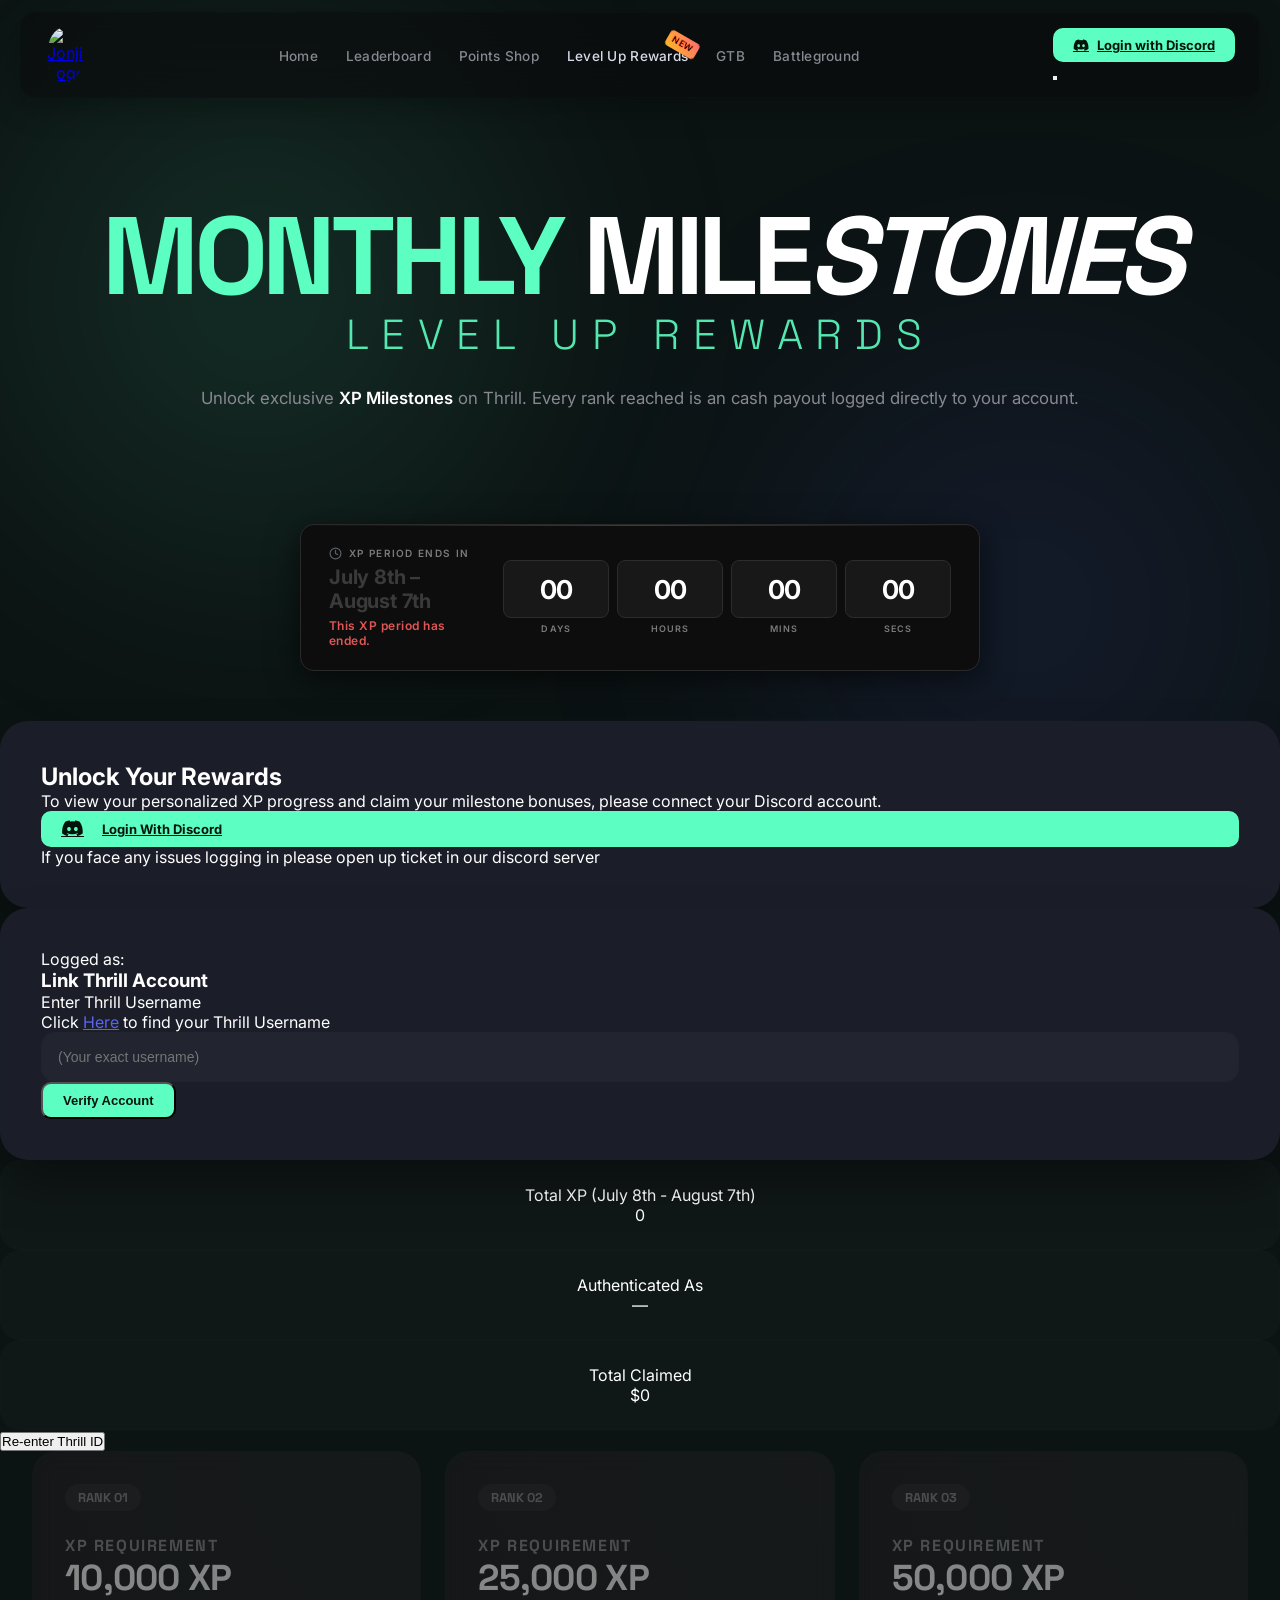
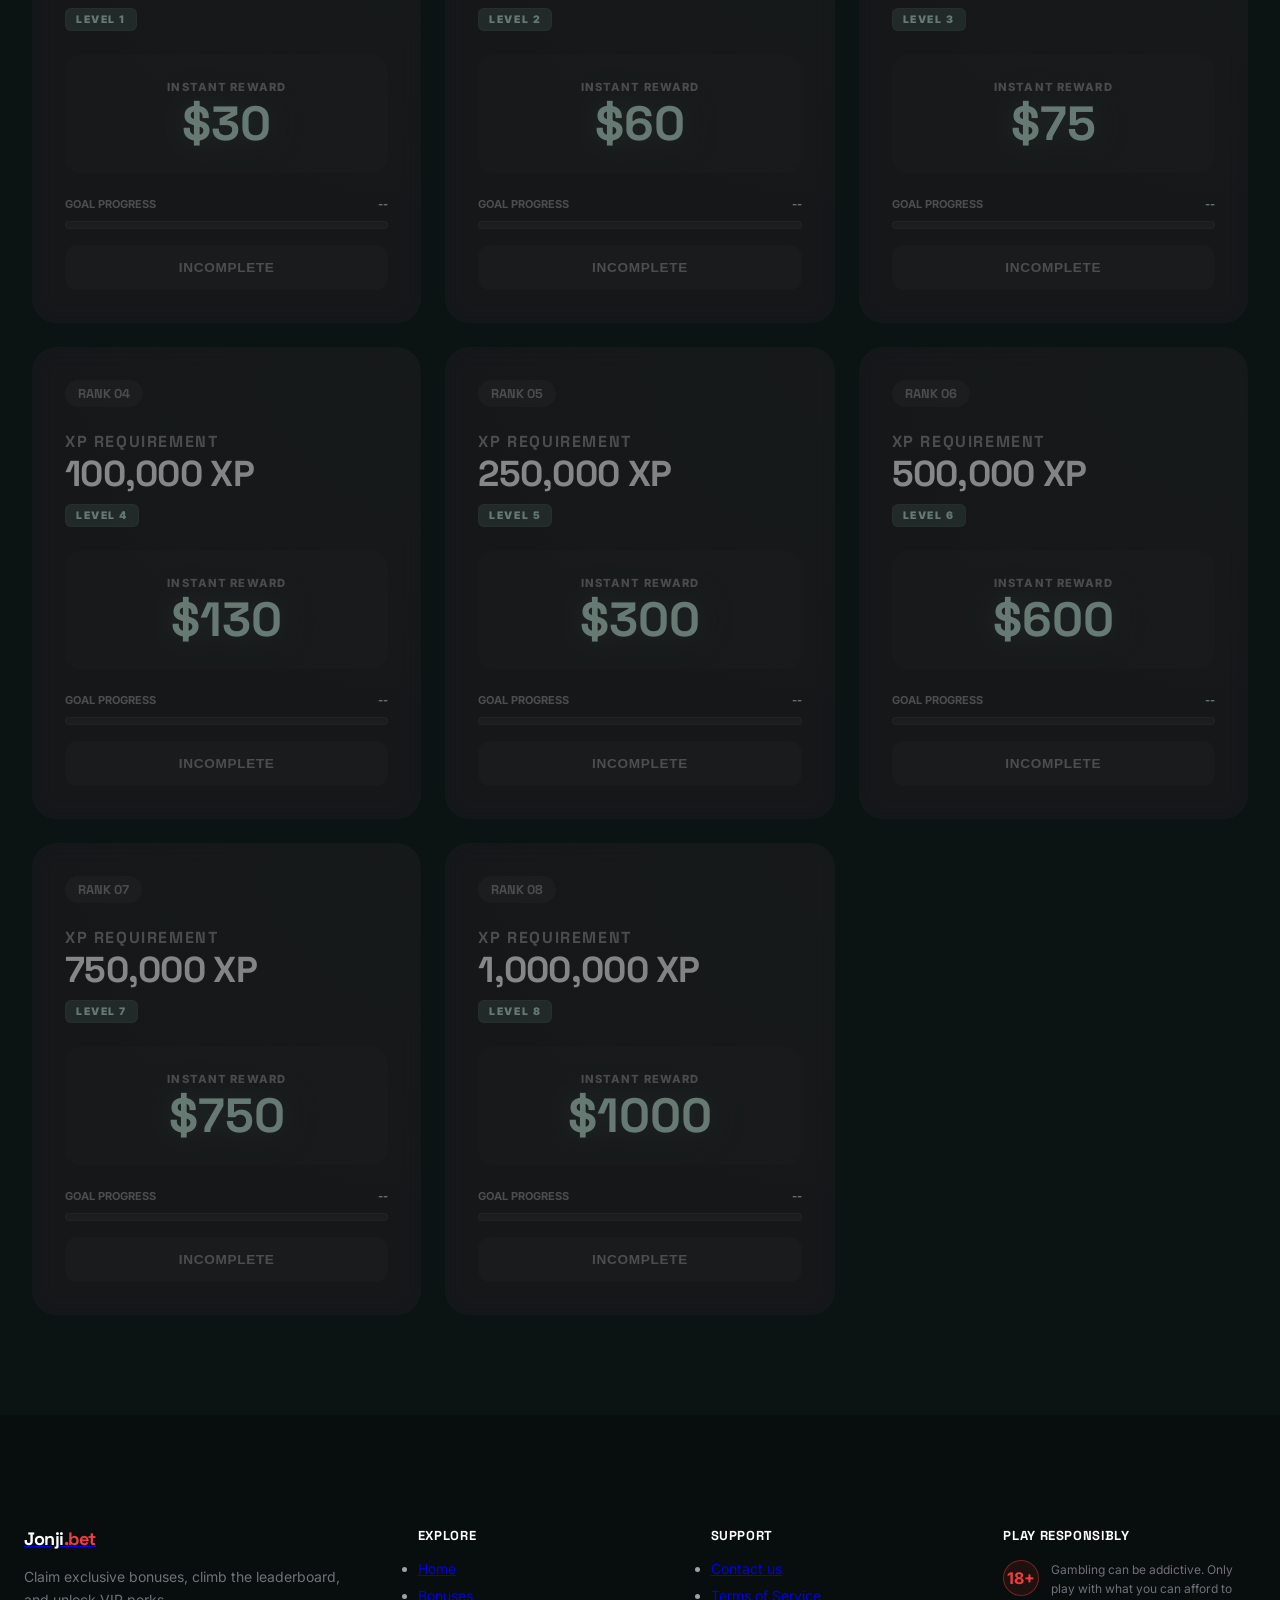
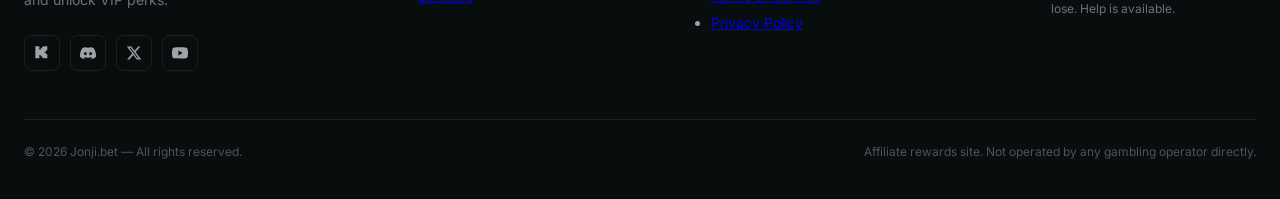
==== commit 028e0792: "d" ====
--- a/public/level-up-rewards.html
+++ b/public/level-up-rewards.html
@@ -62,7 +62,7 @@
     <!-- =======================
          INTERNAL STYLES
     ======================== -->
-  <style>
+<style>
     :root {
       --bg: #0c1313;
       --card-bg: #1B1D29;
@@ -521,18 +521,9 @@
     .confetti-container { position: fixed; inset: 0; pointer-events: none; z-index: 3001; }
     .confetti-piece { position: absolute; width: 8px; height: 8px; border-radius: 2px; }
 
-    @media (max-width: 640px) {
-      .nav-container { padding: 12px 20px; }
-      .hero h1 { font-size: 70px; }
-      .tier-grid { padding: 0 20px 80px; }
-    }
-
     
 
 
-/* =============================================================
-   FOOTER
-   ============================================================= */
 /* =============================================================
    FOOTER
    ============================================================= */
@@ -572,12 +563,6 @@
   padding: 0 24px;
 }
 
-
-
-
-
-
-
     .nav-links a.active {
       filter: brightness(1.6);
     }
@@ -596,13 +581,12 @@
       justify-content: space-between;
       gap: 32px;
       max-width: 680px;
-      width: 100%;
+      width: calc(100% - 40px);
       font-family: 'Inter', sans-serif;
       position: relative;
       overflow: hidden;
       box-shadow: 0 8px 32px rgba(0, 0, 0, 0.6);
-      margin: 0 auto;
-      margin-bottom: 50px;
+      margin: 0 auto 50px;
     }
  
     .wager-timer-card::before {
@@ -663,9 +647,10 @@
     .wager-timer-card.wager-timer-is-expired .wager-timer-dates { color: #3a3a3a; }
  
     .wager-timer-digits {
-      display: flex;
+      display: grid;
+      grid-template-columns: repeat(4, 1fr);
       gap: 8px;
-      flex-shrink: 0;
+      width: 100%;
     }
  
     .wager-timer-digit-block {
@@ -679,7 +664,7 @@
       background: #181818;
       border: 1px solid #2c2c2c;
       border-radius: 8px;
-      width: 62px;
+      width: 100%;
       height: 58px;
       display: flex;
       align-items: center;
@@ -703,19 +688,6 @@
       letter-spacing: 0.13em;
       text-transform: uppercase;
       color: #7b7b7c;
-    }
- 
-    @media (max-width: 560px) {
-      .wager-timer-card {
-        flex-direction: column;
-        align-items: flex-start;
-        gap: 20px;
-      }
-      .wager-timer-digit-box {
-        width: 52px;
-        height: 50px;
-        font-size: 22px;
-      }
     }
 
     .nav-links li a.new-feature::after {
@@ -735,7 +707,66 @@
       animation: pulse-badge 2s ease-in-out infinite;
     }
 
-
+    /* =============================================================
+       RESPONSIVE — mobile breakpoints (consolidated, in cascade order)
+       ============================================================= */
+
+    @media (max-width: 900px) {
+      .wager-timer-card { width: calc(100% - 32px); }
+    }
+
+    @media (max-width: 640px) {
+      .nav-container { padding: 12px 20px; }
+      .hero-title { font-size: 70px; }
+      .tier-grid { padding: 0 20px 80px; }
+    }
+
+    @media (max-width: 560px) {
+      .wager-timer-card {
+        flex-direction: column;
+        align-items: flex-start;
+        gap: 20px;
+      }
+      .wager-timer-digit-box {
+        height: 50px;
+        font-size: 22px;
+      }
+    }
+
+    @media (max-width: 600px) {
+      /* Collapse "Login with Discord" to just the icon so it stops
+         fighting the logo + hamburger for space */
+      .nav-btn span { display: none; }
+      .nav-btn { padding: 9px 12px; }
+
+      .nav-container { padding: 10px 14px; }
+      .logo img { max-width: 32px; }
+    }
+
+    @media (max-width: 480px) {
+      /* Single-column tier cards below ~480px so the 300px min-width
+         card can't overflow a narrow viewport */
+      .tier-grid {
+        grid-template-columns: 1fr;
+        gap: 16px;
+        padding: 0 16px 80px;
+      }
+
+      .tier-card { padding: 24px; }
+
+      .glass-card { padding: 24px; }
+      .modal-box { padding: 32px 24px; }
+
+      .hero { padding: 90px 16px 50px; }
+      .hero-title { font-size: 42px; }
+      .hero-secondary { letter-spacing: 0.15em; }
+    }
+
+    @media (max-width: 380px) {
+      .wager-timer-digits { gap: 6px; }
+      .wager-timer-digit-box { height: 44px; font-size: 18px; }
+      .wager-timer-card { padding: 18px 20px; }
+    }
 
   </style>
 </head>
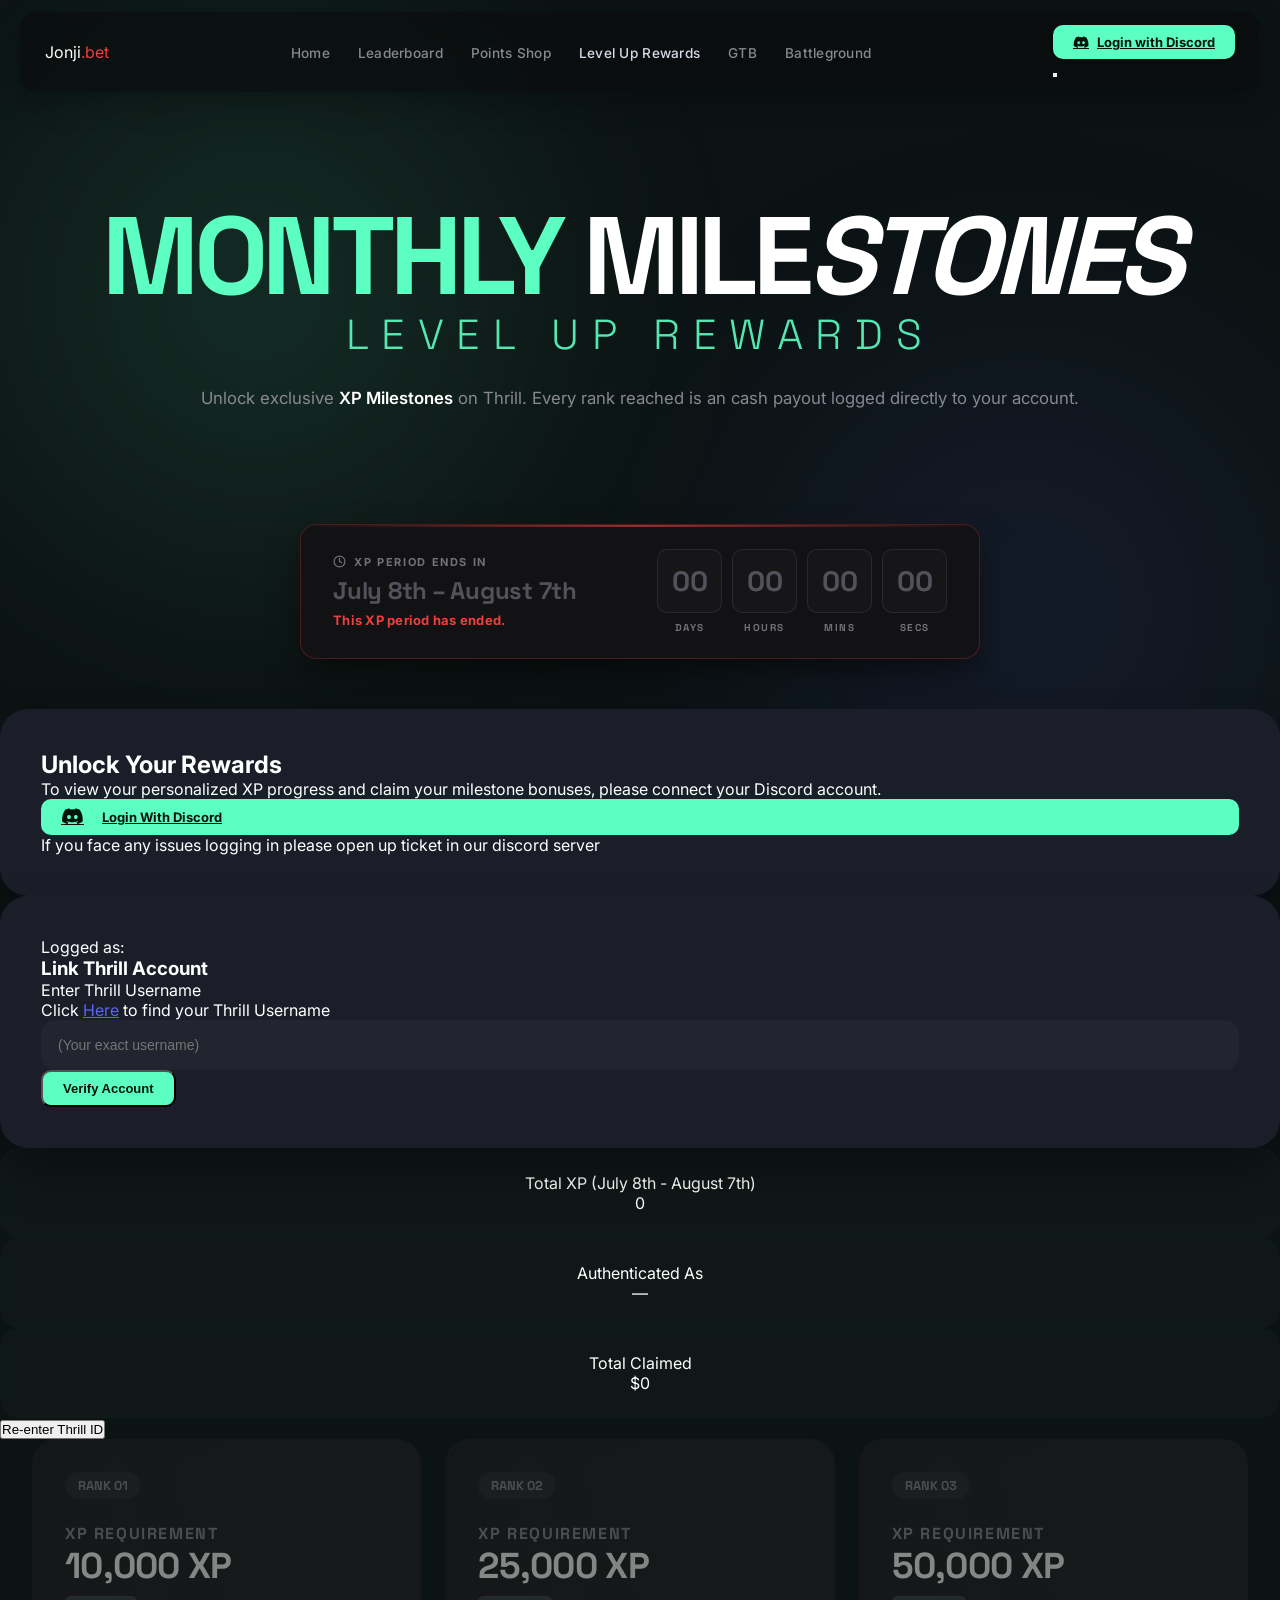
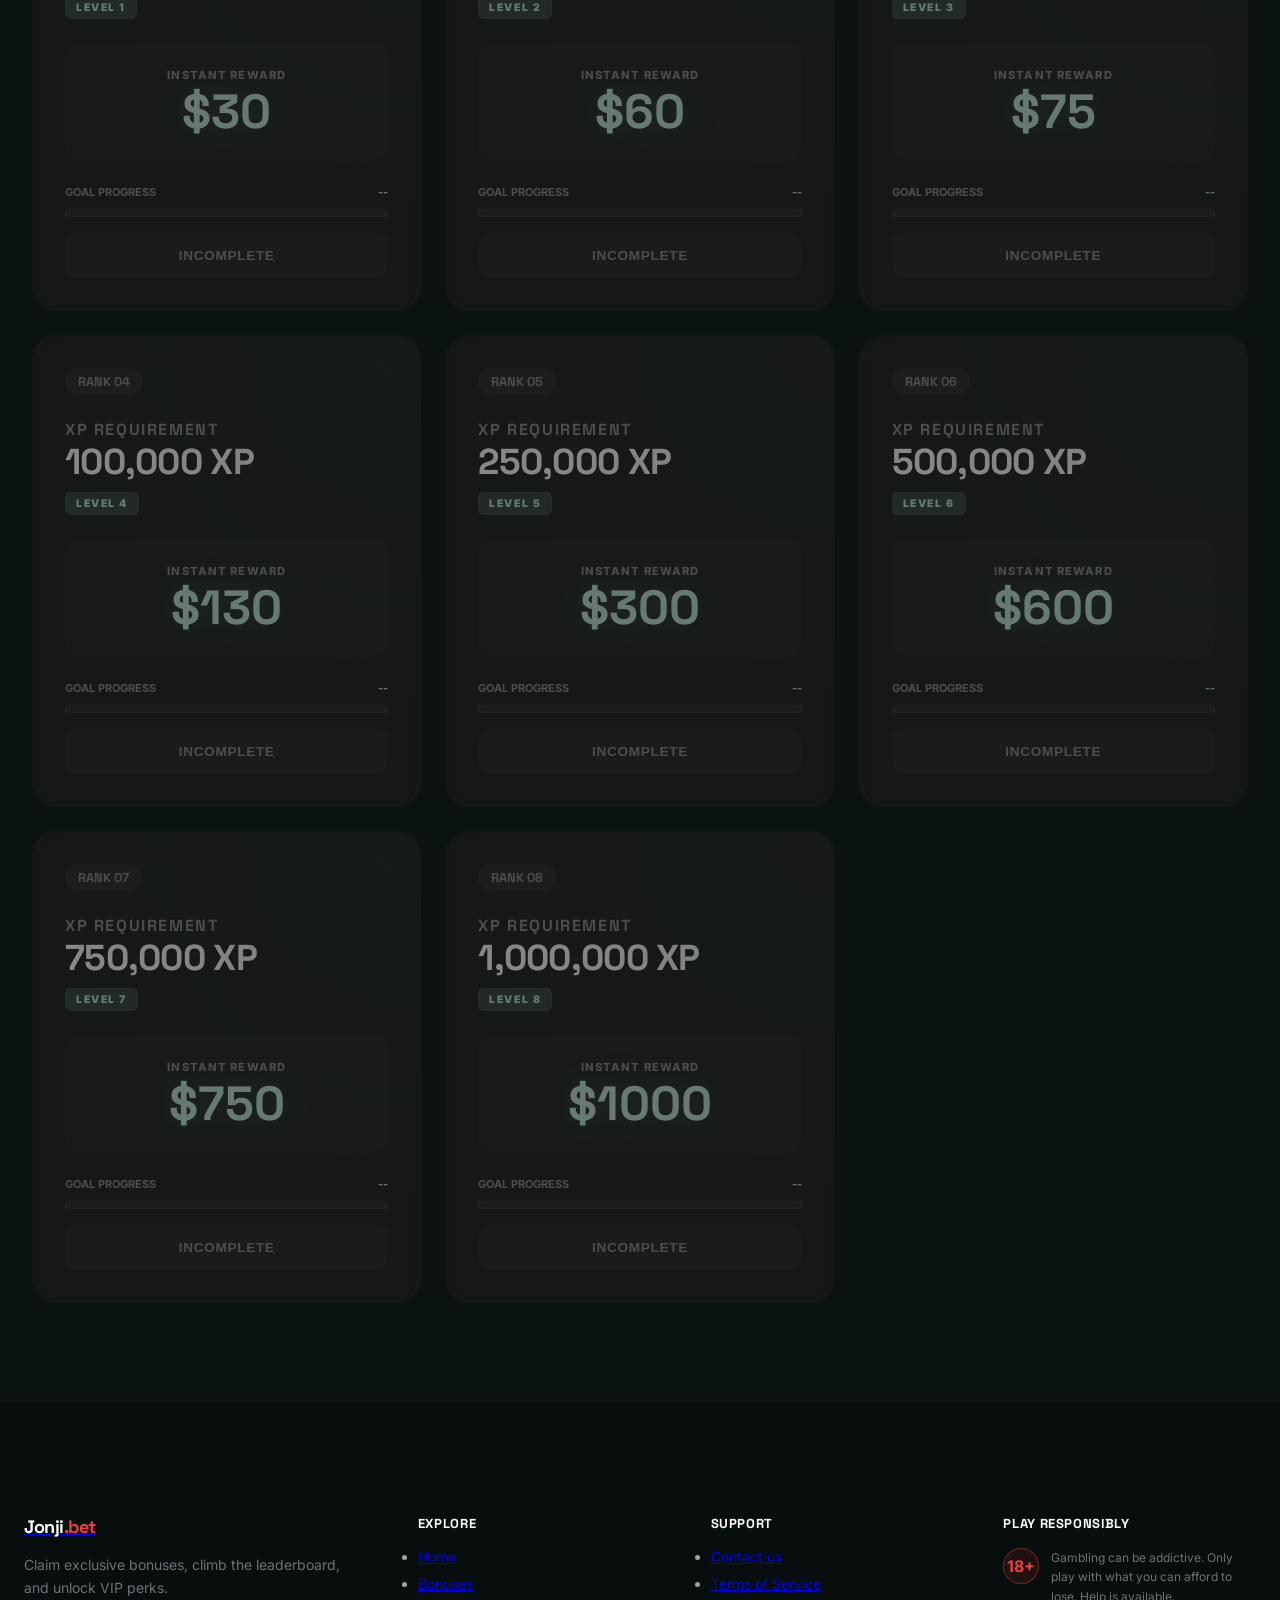
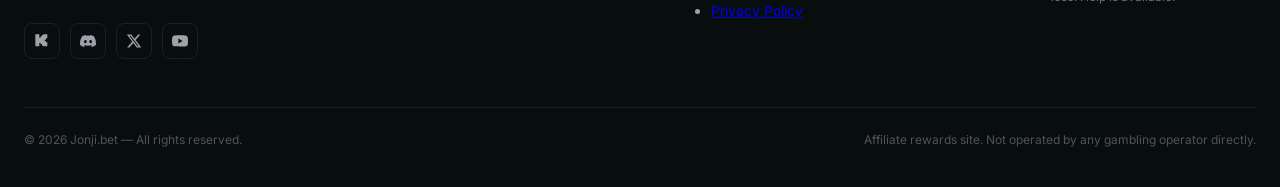
==== commit 6e4eda26: "d" ====
--- a/public/level-up-rewards.html
+++ b/public/level-up-rewards.html
@@ -571,167 +571,160 @@
       position: relative;
     }
 
-    .wager-timer-card {
-      background: #0d0d0d;
-      border: 1px solid #2a2a2a;
-      border-radius: 14px;
-      padding: 22px 28px;
-      display: flex;
-      align-items: center;
-      justify-content: space-between;
-      gap: 32px;
-      max-width: 680px;
-      width: calc(100% - 40px);
-      font-family: 'Inter', sans-serif;
-      position: relative;
-      overflow: hidden;
-      box-shadow: 0 8px 32px rgba(0, 0, 0, 0.6);
-      margin: 0 auto 50px;
-    }
- 
-    .wager-timer-card::before {
-      content: '';
-      position: absolute;
-      top: 0; left: 0; right: 0;
-      height: 1px;
-      background: linear-gradient(90deg, transparent, rgba(212, 170, 50, 0.3), transparent);
-      pointer-events: none;
-    }
- 
-    .wager-timer-info {
-      display: flex;
-      flex-direction: column;
-      gap: 5px;
-      min-width: 0;
-    }
- 
-    .wager-timer-header {
-      display: flex;
-      align-items: center;
-      gap: 7px;
-      color: #7b7b7c;
-      font-size: 10px;
-      font-weight: 600;
-      letter-spacing: 0.13em;
-      text-transform: uppercase;
-    }
- 
-    .wager-timer-header svg {
-      flex-shrink: 0;
-      color: #5a5f68;
-    }
- 
-    .wager-timer-dates {
-      font-size: 20px;
-      font-weight: 700;
-      color: #f0f0f0;
-      letter-spacing: -0.01em;
-    }
- 
-    .wager-timer-note {
-      font-size: 12px;
-      font-weight: 400;
-      color: #7b7b7c;
-    }
- 
-    .wager-timer-expired-msg {
-      display: none;
-      font-size: 12px;
-      font-weight: 600;
-      color: #e05555;
-      letter-spacing: 0.04em;
-    }
- 
-    .wager-timer-card.wager-timer-is-expired .wager-timer-expired-msg { display: block; }
-    .wager-timer-card.wager-timer-is-expired .wager-timer-note { display: none; }
-    .wager-timer-card.wager-timer-is-expired .wager-timer-dates { color: #3a3a3a; }
- 
-    .wager-timer-digits {
-      display: grid;
-      grid-template-columns: repeat(4, 1fr);
-      gap: 8px;
-      width: 100%;
-    }
- 
-    .wager-timer-digit-block {
-      display: flex;
-      flex-direction: column;
-      align-items: center;
-      gap: 5px;
-    }
- 
-    .wager-timer-digit-box {
-      background: #181818;
-      border: 1px solid #2c2c2c;
-      border-radius: 8px;
-      width: 100%;
-      height: 58px;
-      display: flex;
-      align-items: center;
-      justify-content: center;
-      font-family: 'Inter', sans-serif;
-      font-size: 26px;
-      font-weight: 700;
-      color: #ffffff;
-      letter-spacing: -0.02em;
-      position: relative;
-      overflow: hidden;
-      transition: box-shadow 0.25s ease, border-color 0.25s ease;
-    }
- 
-
-
-    .wager-timer-digit-label {
-      font-family: 'Inter', sans-serif;
-      font-size: 9px;
-      font-weight: 600;
-      letter-spacing: 0.13em;
-      text-transform: uppercase;
-      color: #7b7b7c;
-    }
-
-    .nav-links li a.new-feature::after {
-      content: 'NEW';
-      position: absolute;
-      top: -12px;
-      right: -10px;
-      background: linear-gradient(35deg, #f97316, #ef4444);
-      color: #000000;
-      font-size: 9px;
-      font-weight: 700;
-      letter-spacing: 0.5px;
-      padding: 2px 5px;
-      border-radius: 4px;
-      line-height: 1.4;
-      transform: rotate(30deg);
-      animation: pulse-badge 2s ease-in-out infinite;
-    }
-
-    /* =============================================================
-       RESPONSIVE — mobile breakpoints (consolidated, in cascade order)
-       ============================================================= */
-
-    @media (max-width: 900px) {
-      .wager-timer-card { width: calc(100% - 32px); }
-    }
-
-    @media (max-width: 640px) {
-      .nav-container { padding: 12px 20px; }
-      .hero-title { font-size: 70px; }
-      .tier-grid { padding: 0 20px 80px; }
-    }
-
-    @media (max-width: 560px) {
-      .wager-timer-card {
-        flex-direction: column;
-        align-items: flex-start;
-        gap: 20px;
-      }
-      .wager-timer-digit-box {
-        height: 50px;
-        font-size: 22px;
-      }
-    }
+ /* ============ WAGER TIMER CARD ============ */
+.wager-timer-card {
+  background: #121215;
+  border: 1px solid rgba(91, 254, 192, 0.2);
+  border-radius: 16px;
+  padding: 24px 32px;
+  display: flex;
+  align-items: center;
+  justify-content: space-between;
+  gap: 32px;
+  max-width: 680px;
+  width: calc(100% - 40px);
+  font-family: 'Inter', sans-serif;
+  position: relative;
+  overflow: hidden;
+  box-shadow: 0 15px 35px -5px rgba(0, 0, 0, 0.6), 0 0 20px rgba(91, 254, 192, 0.05);
+  margin: 0 auto 50px;
+}
+
+/* Mint Top Glow Line */
+.wager-timer-card::before {
+  content: '';
+  position: absolute;
+  top: 0; left: 0; right: 0;
+  height: 2px;
+  background: linear-gradient(90deg, transparent, #5bfec0, transparent);
+  opacity: 0.6;
+  pointer-events: none;
+}
+
+.wager-timer-info {
+  display: flex;
+  flex-direction: column;
+  gap: 6px;
+  min-width: 0;
+}
+
+.wager-timer-header {
+  display: flex;
+  align-items: center;
+  gap: 8px;
+  color: #5bfec0;
+  font-size: 11px;
+  font-weight: 700;
+  letter-spacing: 0.15em;
+  text-transform: uppercase;
+}
+
+.wager-timer-header svg {
+  flex-shrink: 0;
+  color: #5bfec0;
+  filter: drop-shadow(0 0 6px rgba(91, 254, 192, 0.4));
+}
+
+.wager-timer-dates {
+  font-family: 'Space Grotesk', sans-serif;
+  font-size: 24px;
+  font-weight: 700;
+  color: #ffffff;
+  letter-spacing: -0.01em;
+}
+
+.wager-timer-note {
+  font-size: 13px;
+  color: #a1a1aa;
+}
+
+/* Expired State Styling */
+.wager-timer-expired-msg {
+  display: none;
+  font-size: 13px;
+  font-weight: 700;
+  color: #ef3e3e;
+  letter-spacing: 0.02em;
+}
+
+.wager-timer-card.wager-timer-is-expired {
+  border-color: rgba(239, 62, 62, 0.25);
+  box-shadow: 0 15px 35px -5px rgba(0, 0, 0, 0.6), 0 0 20px rgba(239, 62, 62, 0.05);
+}
+
+.wager-timer-card.wager-timer-is-expired::before {
+  background: linear-gradient(90deg, transparent, #ef3e3e, transparent);
+}
+
+.wager-timer-card.wager-timer-is-expired .wager-timer-expired-msg { display: block; }
+.wager-timer-card.wager-timer-is-expired .wager-timer-note { display: none; }
+.wager-timer-card.wager-timer-is-expired .wager-timer-dates { color: #52525b; }
+.wager-timer-card.wager-timer-is-expired .wager-timer-header { color: #71717a; }
+.wager-timer-card.wager-timer-is-expired .wager-timer-header svg { color: #71717a; filter: none; }
+.wager-timer-card.wager-timer-is-expired .wager-timer-digit-box { 
+  color: #52525b; 
+  background: rgba(255, 255, 255, 0.02); 
+  border-color: rgba(255, 255, 255, 0.08); 
+  text-shadow: none; 
+}
+
+/* Countdown Digits */
+.wager-timer-digits {
+  display: grid;
+  grid-template-columns: repeat(4, 1fr);
+  gap: 10px;
+  width: 100%;
+  max-width: 290px;
+}
+
+.wager-timer-digit-block {
+  display: flex;
+  flex-direction: column;
+  align-items: center;
+  gap: 8px;
+}
+
+.wager-timer-digit-box {
+  background: rgba(91, 254, 192, 0.08);
+  border: 1px solid rgba(91, 254, 192, 0.2);
+  border-radius: 10px;
+  width: 100%;
+  height: 64px;
+  display: flex;
+  align-items: center;
+  justify-content: center;
+  font-family: 'Space Grotesk', sans-serif;
+  font-size: 28px;
+  font-weight: 700;
+  color: #5bfec0;
+  text-shadow: 0 0 14px rgba(91, 254, 192, 0.4);
+  position: relative;
+}
+
+.wager-timer-digit-label {
+  font-family: 'Space Grotesk', sans-serif;
+  font-size: 10px;
+  font-weight: 700;
+  letter-spacing: 0.15em;
+  text-transform: uppercase;
+  color: #71717a;
+}
+
+/* Mobile Adjustments */
+@media (max-width: 640px) {
+  .wager-timer-card {
+    flex-direction: column;
+    text-align: center;
+    padding: 24px 20px;
+    gap: 24px;
+  }
+  .wager-timer-header {
+    justify-content: center;
+  }
+  .wager-timer-digits {
+    max-width: 100%;
+  }
+}
 
     @media (max-width: 600px) {
       /* Collapse "Login with Discord" to just the icon so it stops
@@ -780,7 +773,7 @@
 <nav class="navbar">
   <div class="nav-container">
     <div class="logo">
-      <a href="/"><img src="https://jonji.bet/images/logo.jpg" alt="Jonji Logo"></a>
+      <span>Jonji<span style="color:#ef3e3e ;">.bet</span></span>
     </div>
     
     <ul class="nav-links" id="nav-links">
